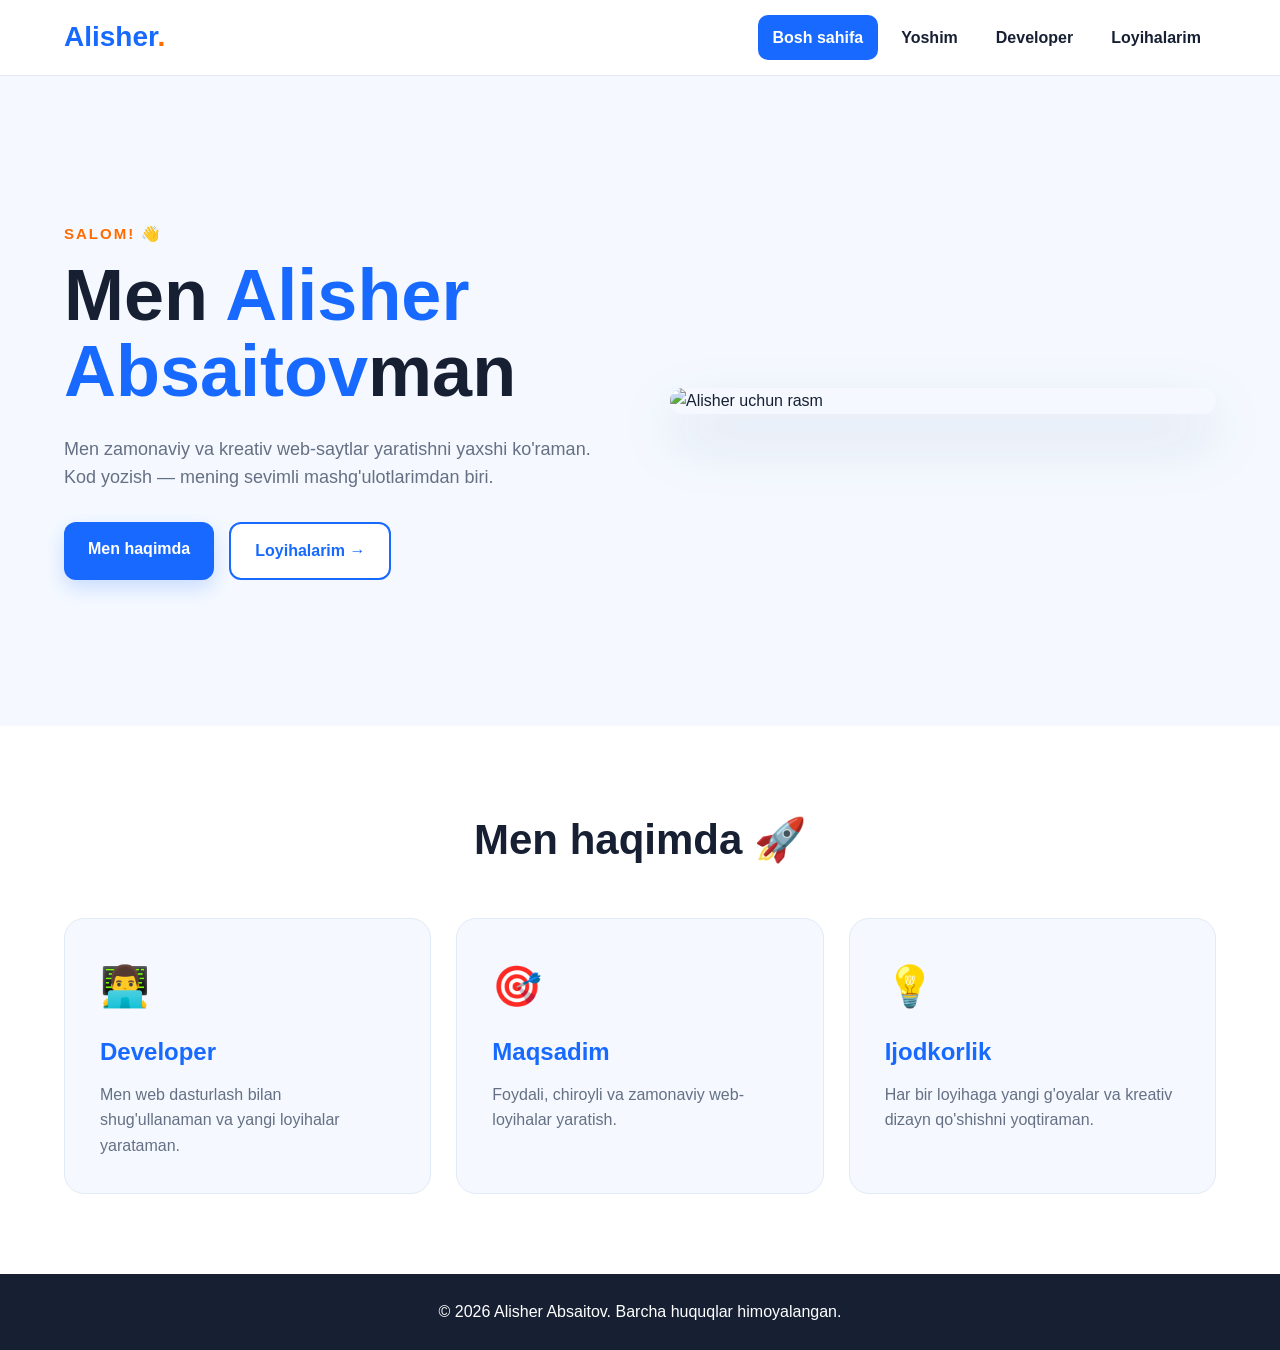
==== index.html @ 0e0f5225 "fisrt commit" ====
<!DOCTYPE html>
<html lang="uz">

<head>
   <meta charset="UTF-8">
   <meta name="viewport" content="width=device-width, initial-scale=1.0">
   <title>Alisher Absaitov | Bosh sahifa</title>

   <!-- Barcha sahifalar uchun umumiy CSS -->
   <link rel="stylesheet" href="style.css">
</head>

<body>

   <!-- Sayt menyusi -->
   <header class="header">
      <div class="container nav">
         <a href="index.html" class="logo">Alisher<span>.</span></a>

         <nav>
            <a href="index.html" class="active">Bosh sahifa</a>
            <a href="yoshim.html">Yoshim</a>
            <a href="developer.html">Developer</a>
            <a href="loyihalarim.html">Loyihalarim</a>
         </nav>
      </div>
   </header>

   <main>

      <!-- Bosh sahifa -->
      <section class="hero container">

         <div class="hero-text">
            <p class="small-title">SALOM! 👋</p>

            <h1>
               Men <span>Alisher Absaitov</span>man
            </h1>

            <p class="description">
               Men zamonaviy va kreativ web-saytlar yaratishni
               yaxshi ko'raman. Kod yozish — mening sevimli
               mashg'ulotlarimdan biri.
            </p>

            <div class="buttons">
               <a href="developer.html" class="btn primary">
                  Men haqimda
               </a>

               <a href="loyihalarim.html" class="btn secondary">
                  Loyihalarim →
               </a>
            </div>
         </div>

         <div class="hero-image">
            <img src="https://picsum.photos/600/400" alt="Alisher uchun rasm">
         </div>

      </section>

      <!-- Qisqa ma'lumotlar -->
      <section class="info-section">
         <div class="container">

            <h2>Men haqimda 🚀</h2>

            <div class="cards">

               <div class="card">
                  <div class="icon">👨‍💻</div>
                  <h3>Developer</h3>
                  <p>
                     Men web dasturlash bilan shug'ullanaman
                     va yangi loyihalar yarataman.
                  </p>
               </div>

               <div class="card">
                  <div class="icon">🎯</div>
                  <h3>Maqsadim</h3>
                  <p>
                     Foydali, chiroyli va zamonaviy
                     web-loyihalar yaratish.
                  </p>
               </div>

               <div class="card">
                  <div class="icon">💡</div>
                  <h3>Ijodkorlik</h3>
                  <p>
                     Har bir loyihaga yangi g'oyalar
                     va kreativ dizayn qo'shishni yoqtiraman.
                  </p>
               </div>

            </div>
         </div>
      </section>

   </main>

   <!-- Sayt pastki qismi -->
   <footer class="footer">
      <p>© 2026 Alisher Absaitov. Barcha huquqlar himoyalangan.</p>
   </footer>

</body>

</html>
---- style.css ----
/* ================================
   ASOSIY SOZLAMALAR
================================ */

* {
    margin: 0;
    padding: 0;
    box-sizing: border-box;
}

html {
    scroll-behavior: smooth;
}

body {
    font-family: Arial, sans-serif;
    background: #f5f9ff;
    color: #172033;
    line-height: 1.6;
}

/* Barcha kontent uchun umumiy kenglik */

.container {
    width: 90%;
    max-width: 1200px;
    margin: 0 auto;
}

/* ================================
   HEADER
================================ */

.header {
    background: #ffffff;
    border-bottom: 1px solid #e5eaf2;
    position: sticky;
    top: 0;
    z-index: 100;
}

.nav {
    min-height: 75px;
    display: flex;
    align-items: center;
    justify-content: space-between;
    gap: 30px;
}

/* Logo */

.logo {
    color: #1769ff;
    font-size: 28px;
    font-weight: 800;
    text-decoration: none;
    transition: 0.3s;
}

.logo span {
    color: #ff6b00;
}

.logo:hover {
    transform: scale(1.05);
}

/* Menyu */

nav {
    display: flex;
    align-items: center;
    gap: 8px;
}

nav a {
    color: #172033;
    text-decoration: none;
    padding: 10px 15px;
    border-radius: 10px;
    font-weight: 600;
    transition: 0.3s;
}

nav a:hover {
    color: #1769ff;
    background: #eef5ff;
    transform: translateY(-2px);
}

nav a.active {
    color: #ffffff;
    background: #1769ff;
}

/* ================================
   HERO
================================ */

.hero {
    min-height: 650px;
    display: grid;
    grid-template-columns: 1fr 1fr;
    align-items: center;
    gap: 60px;
    padding-top: 70px;
    padding-bottom: 70px;
}

.hero-text {
    animation: fadeUp 0.8s ease;
}

.small-title {
    color: #ff6b00;
    font-size: 15px;
    font-weight: 800;
    letter-spacing: 2px;
    margin-bottom: 12px;
}

.hero h1 {
    font-size: clamp(42px, 6vw, 72px);
    line-height: 1.05;
    margin-bottom: 25px;
}

.hero h1 span {
    color: #1769ff;
}

.description {
    color: #657084;
    font-size: 18px;
    max-width: 570px;
    margin-bottom: 30px;
}

/* Tugmalar */

.buttons {
    display: flex;
    flex-wrap: wrap;
    gap: 15px;
}

.btn {
    display: inline-block;
    padding: 14px 24px;
    border-radius: 12px;
    text-decoration: none;
    font-weight: 700;
    transition: 0.3s;
}

.btn.primary {
    background: #1769ff;
    color: #ffffff;
    box-shadow: 0 8px 20px rgba(23, 105, 255, 0.2);
}

.btn.primary:hover {
    background: #ff6b00;
    transform: translateY(-4px);
    box-shadow: 0 12px 25px rgba(255, 107, 0, 0.25);
}

.btn.secondary {
    color: #1769ff;
    background: #ffffff;
    border: 2px solid #1769ff;
}

.btn.secondary:hover {
    background: #1769ff;
    color: #ffffff;
    transform: translateY(-4px);
}

/* Hero rasmi */

.hero-image {
    animation: fadeIn 1s ease;
}

.hero-image img {
    width: 100%;
    display: block;
    border-radius: 25px;
    box-shadow: 0 25px 60px rgba(25, 60, 120, 0.15);
    transition: 0.4s;
}

.hero-image img:hover {
    transform: scale(1.02) rotate(1deg);
}

/* ================================
   INFO CARDS
================================ */

.info-section {
    background: #ffffff;
    padding: 80px 0;
}

.info-section h2 {
    text-align: center;
    font-size: 42px;
    margin-bottom: 45px;
}

.cards {
    display: grid;
    grid-template-columns: repeat(3, 1fr);
    gap: 25px;
}

.card {
    background: #f5f9ff;
    padding: 35px;
    border-radius: 20px;
    border: 1px solid #e1eaf7;
    transition: 0.3s;
    animation: fadeUp 0.8s ease;
}

.card:hover {
    transform: translateY(-8px);
    box-shadow: 0 20px 40px rgba(23, 105, 255, 0.12);
    border-color: #1769ff;
}

.icon {
    font-size: 40px;
    margin-bottom: 15px;
}

.card h3 {
    color: #1769ff;
    font-size: 24px;
    margin-bottom: 10px;
}

.card p {
    color: #657084;
}

/* ================================
   ICHKI SAHIFALAR
================================ */

.page-section {
    padding-top: 80px;
    padding-bottom: 100px;
}

.page-title {
    text-align: center;
    margin-bottom: 60px;
    animation: fadeUp 0.8s ease;
}

.page-title h1 {
    font-size: clamp(40px, 6vw, 64px);
    line-height: 1.1;
    margin-bottom: 15px;
}

.page-title > p:last-child {
    color: #657084;
}

/* ================================
   YOSHIM SAHIFASI
================================ */

.about-grid {
    display: grid;
    grid-template-columns: 1fr 1fr;
    gap: 60px;
    align-items: center;
}

.about-image img {
    width: 100%;
    display: block;
    border-radius: 25px;
    box-shadow: 0 20px 50px rgba(25, 60, 120, 0.15);
    animation: fadeIn 1s ease;
}

.about-content {
    animation: fadeUp 0.8s ease;
}

.age-number {
    color: #ffffff;
    background: #ff6b00;
    width: 110px;
    height: 110px;
    display: flex;
    align-items: center;
    justify-content: center;
    border-radius: 50%;
    font-size: 48px;
    font-weight: 800;
    margin-bottom: 20px;
}

.about-content h2 {
    font-size: 36px;
    margin-bottom: 15px;
}

.about-content p {
    color: #657084;
    margin-bottom: 15px;
}

.about-content .btn {
    margin-top: 15px;
}

/* ================================
   DEVELOPER SAHIFASI
================================ */

.developer-box {
    display: grid;
    grid-template-columns: 1fr 1fr;
    gap: 60px;
    align-items: center;
    background: #ffffff;
    padding: 35px;
    border-radius: 25px;
    box-shadow: 0 15px 50px rgba(25, 60, 120, 0.08);
}

.developer-image img {
    width: 100%;
    display: block;
    border-radius: 20px;
    animation: fadeIn 1s ease;
}

.developer-content {
    animation: fadeUp 0.8s ease;
}

.developer-content h2 {
    font-size: 40px;
    color: #1769ff;
    margin-bottom: 15px;
}

.developer-content p {
    color: #657084;
    margin-bottom: 20px;
}

.developer-content h3 {
    margin-bottom: 15px;
}

.skills {
    display: flex;
    flex-wrap: wrap;
    gap: 10px;
    margin-bottom: 30px;
}

.skills span {
    background: #eef5ff;
    color: #1769ff;
    padding: 9px 15px;
    border-radius: 20px;
    font-weight: 700;
    transition: 0.3s;
}

.skills span:hover {
    background: #1769ff;
    color: #ffffff;
    transform: translateY(-3px);
}

/* ================================
   LOYIHALAR
================================ */

.projects {
    display: grid;
    grid-template-columns: repeat(3, 1fr);
    gap: 25px;
}

.project-card {
    background: #ffffff;
    border-radius: 20px;
    overflow: hidden;
    border: 1px solid #e1eaf7;
    transition: 0.4s;
    animation: fadeUp 0.8s ease;
}

.project-card:hover {
    transform: translateY(-10px);
    box-shadow: 0 25px 50px rgba(23, 105, 255, 0.14);
}

.project-card img {
    width: 100%;
    height: 220px;
    object-fit: cover;
    display: block;
    transition: 0.4s;
}

.project-card:hover img {
    transform: scale(1.05);
}

.project-content {
    padding: 25px;
}

.project-number {
    color: #ff6b00;
    font-weight: 800;
}

.project-content h2 {
    color: #1769ff;
    font-size: 28px;
    margin: 8px 0;
}

.project-content p {
    color: #657084;
    margin-bottom: 18px;
}

.project-link {
    color: #ff6b00;
    text-decoration: none;
    font-weight: 800;
    transition: 0.3s;
}

.project-link:hover {
    color: #1769ff;
    padding-left: 5px;
}

/* ================================
   FOOTER
================================ */

.footer {
    background: #172033;
    color: #ffffff;
    text-align: center;
    padding: 25px;
}

/* ================================
   ANIMATSIYALAR
================================ */

@keyframes fadeUp {
    from {
        opacity: 0;
        transform: translateY(30px);
    }

    to {
        opacity: 1;
        transform: translateY(0);
    }
}

@keyframes fadeIn {
    from {
        opacity: 0;
        transform: scale(0.95);
    }

    to {
        opacity: 1;
        transform: scale(1);
    }
}

/* ================================
   TELEFON UCHUN
================================ */

@media (max-width: 900px) {

    .nav {
        flex-direction: column;
        padding: 18px 0;
    }

    nav {
        flex-wrap: wrap;
        justify-content: center;
    }

    .hero {
        grid-template-columns: 1fr;
        text-align: center;
        padding-top: 50px;
    }

    .description {
        margin-left: auto;
        margin-right: auto;
    }

    .buttons {
        justify-content: center;
    }

    .cards {
        grid-template-columns: 1fr;
    }

    .about-grid,
    .developer-box {
        grid-template-columns: 1fr;
        gap: 35px;
    }

    .about-content {
        text-align: center;
    }

    .age-number {
        margin-left: auto;
        margin-right: auto;
    }

    .projects {
        grid-template-columns: 1fr 1fr;
    }
}

@media (max-width: 600px) {

    .container {
        width: 92%;
    }

    .nav {
        gap: 15px;
    }

    nav a {
        font-size: 14px;
        padding: 8px 10px;
    }

    .hero {
        min-height: auto;
        padding-top: 40px;
        padding-bottom: 60px;
        gap: 35px;
    }

    .hero h1 {
        font-size: 42px;
    }

    .hero-image img {
        border-radius: 18px;
    }

    .info-section {
        padding: 60px 0;
    }

    .info-section h2 {
        font-size: 34px;
    }

    .page-section {
        padding-top: 55px;
        padding-bottom: 70px;
    }

    .page-title {
        margin-bottom: 40px;
    }

    .page-title h1 {
        font-size: 40px;
    }

    .developer-box {
        padding: 20px;
    }

    .developer-content h2 {
        font-size: 32px;
    }

    .projects {
        grid-template-columns: 1fr;
    }

    .project-card img {
        height: 230px;
    }
}
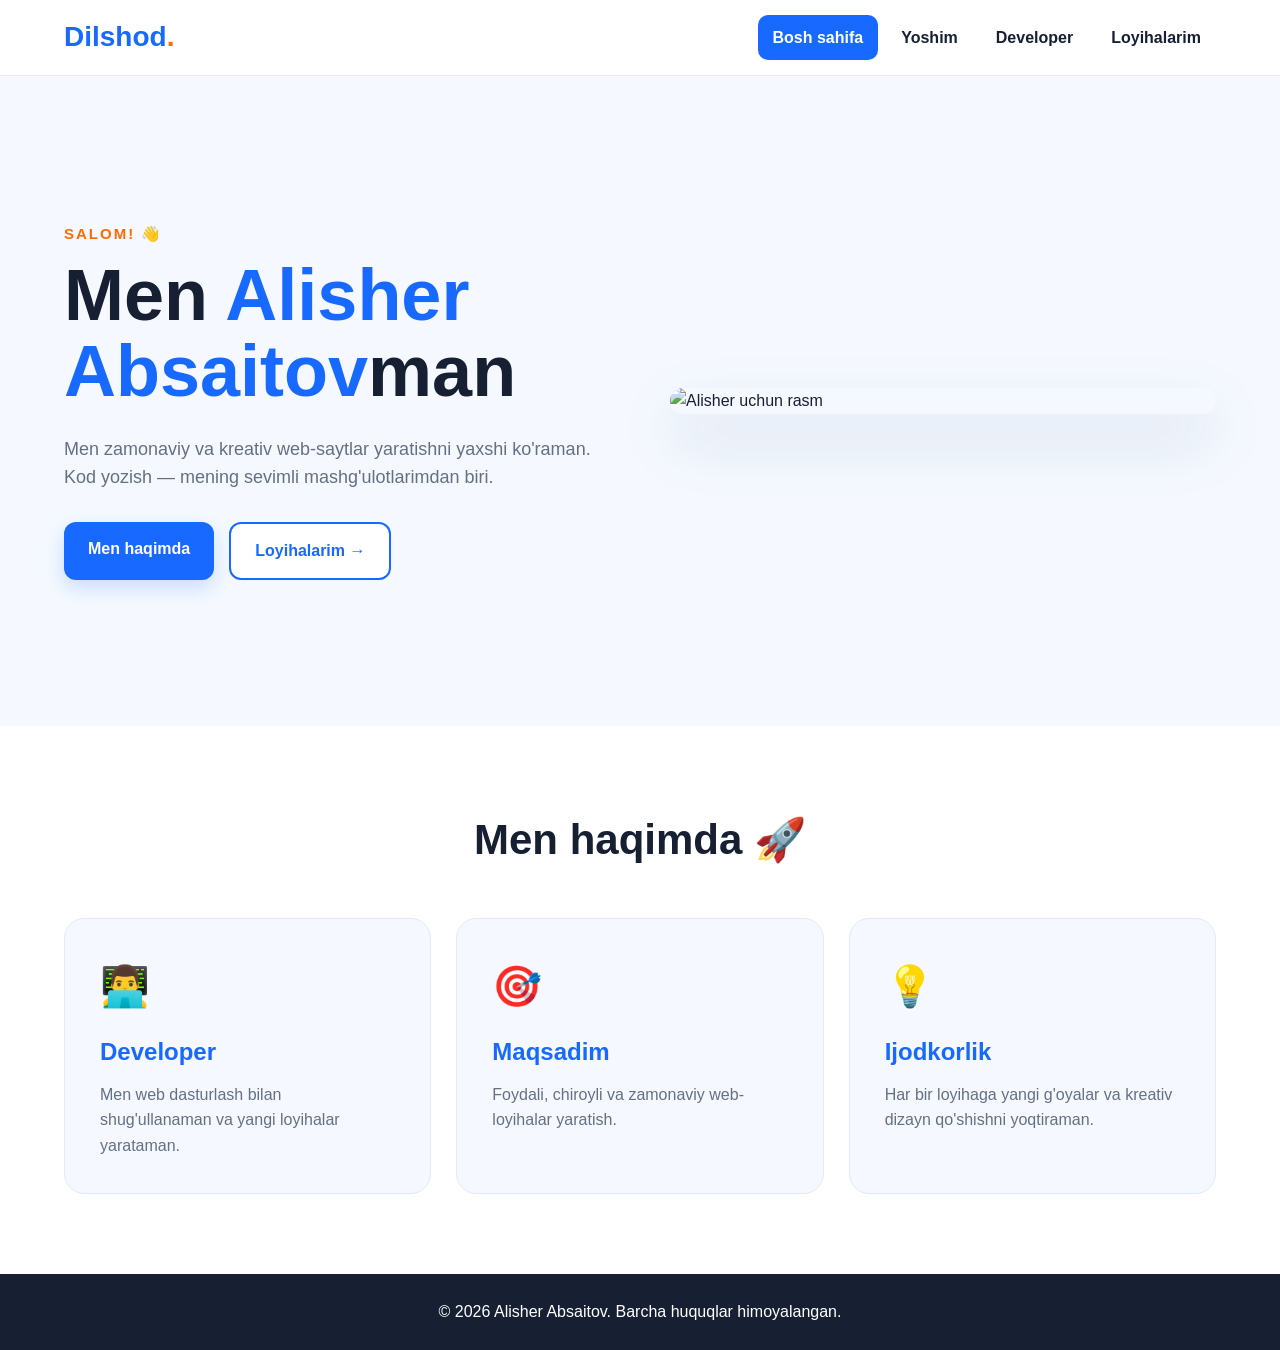
==== commit 98c8e75c: "change text index.html" ====
--- a/index.html
+++ b/index.html
@@ -15,7 +15,7 @@
    <!-- Sayt menyusi -->
    <header class="header">
       <div class="container nav">
-         <a href="index.html" class="logo">Alisher<span>.</span></a>
+         <a href="index.html" class="logo">Dilshod<span>.</span></a>
 
          <nav>
             <a href="index.html" class="active">Bosh sahifa</a>
